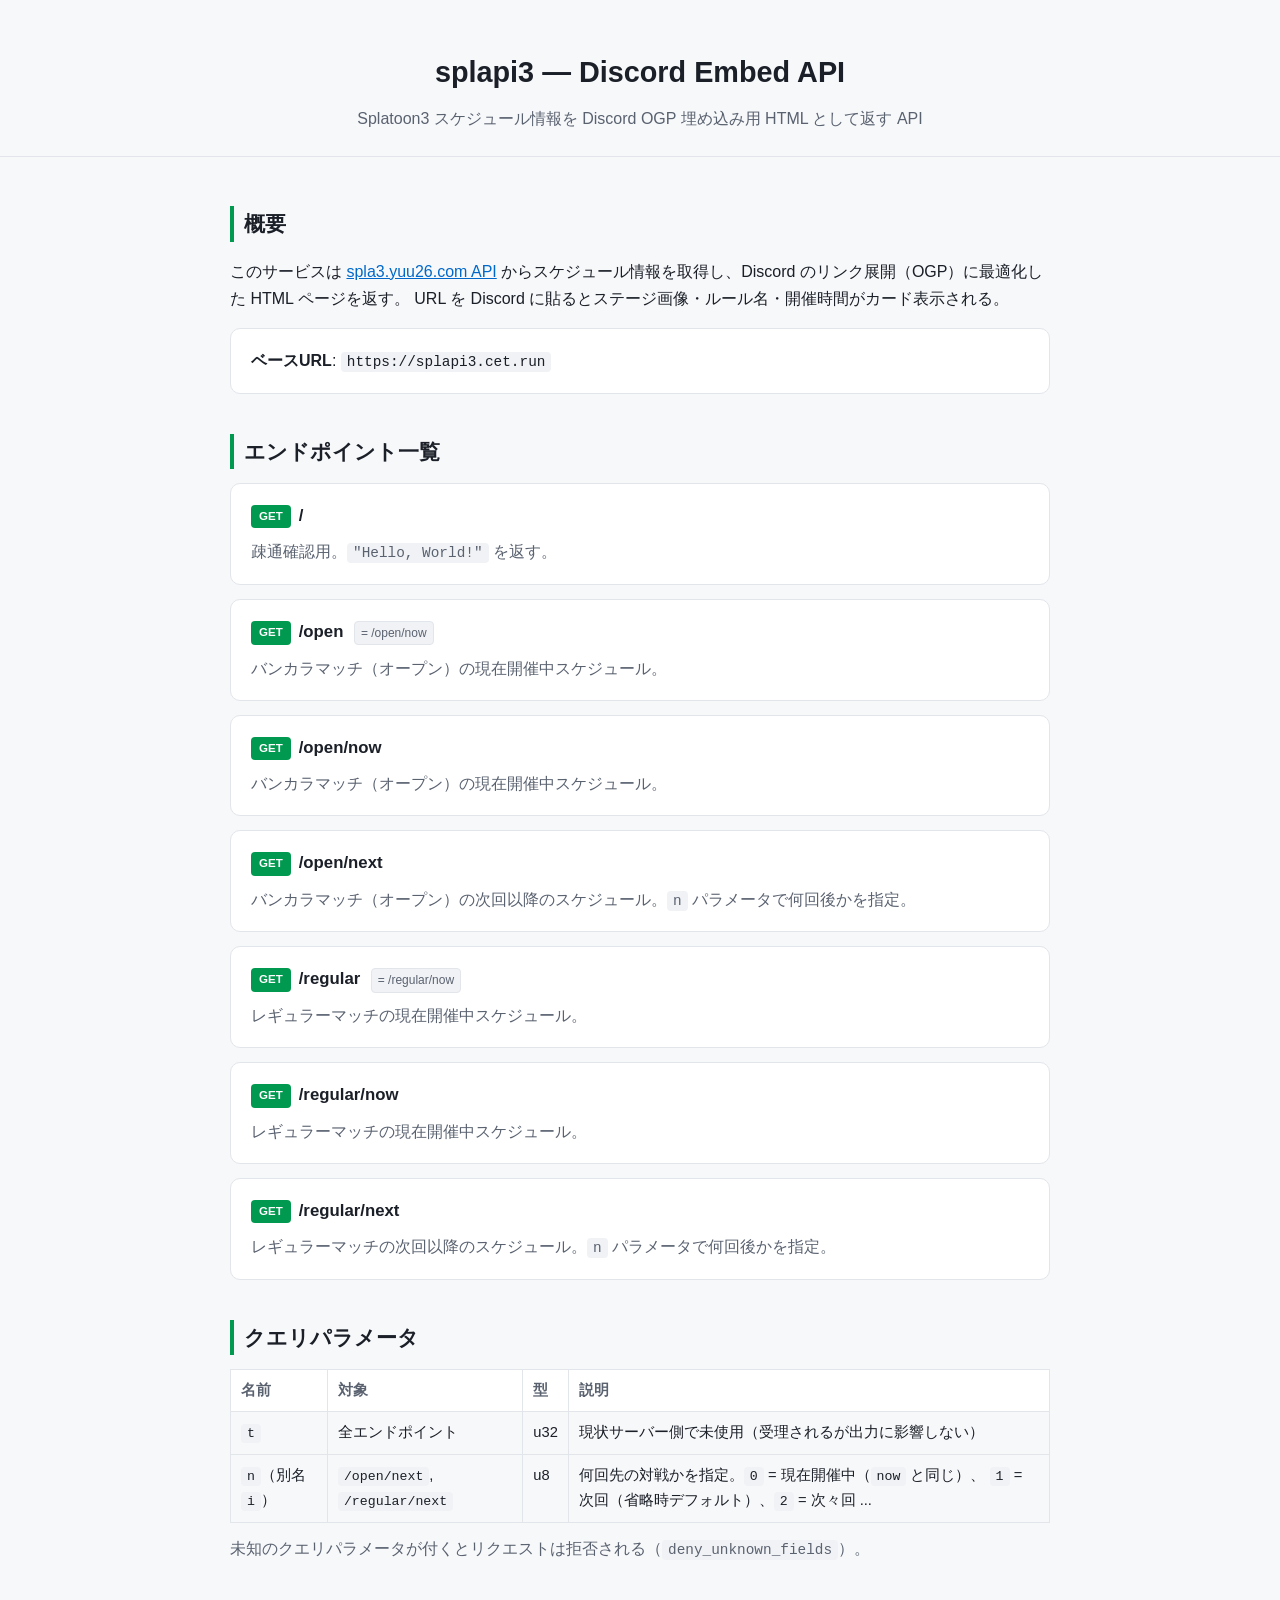
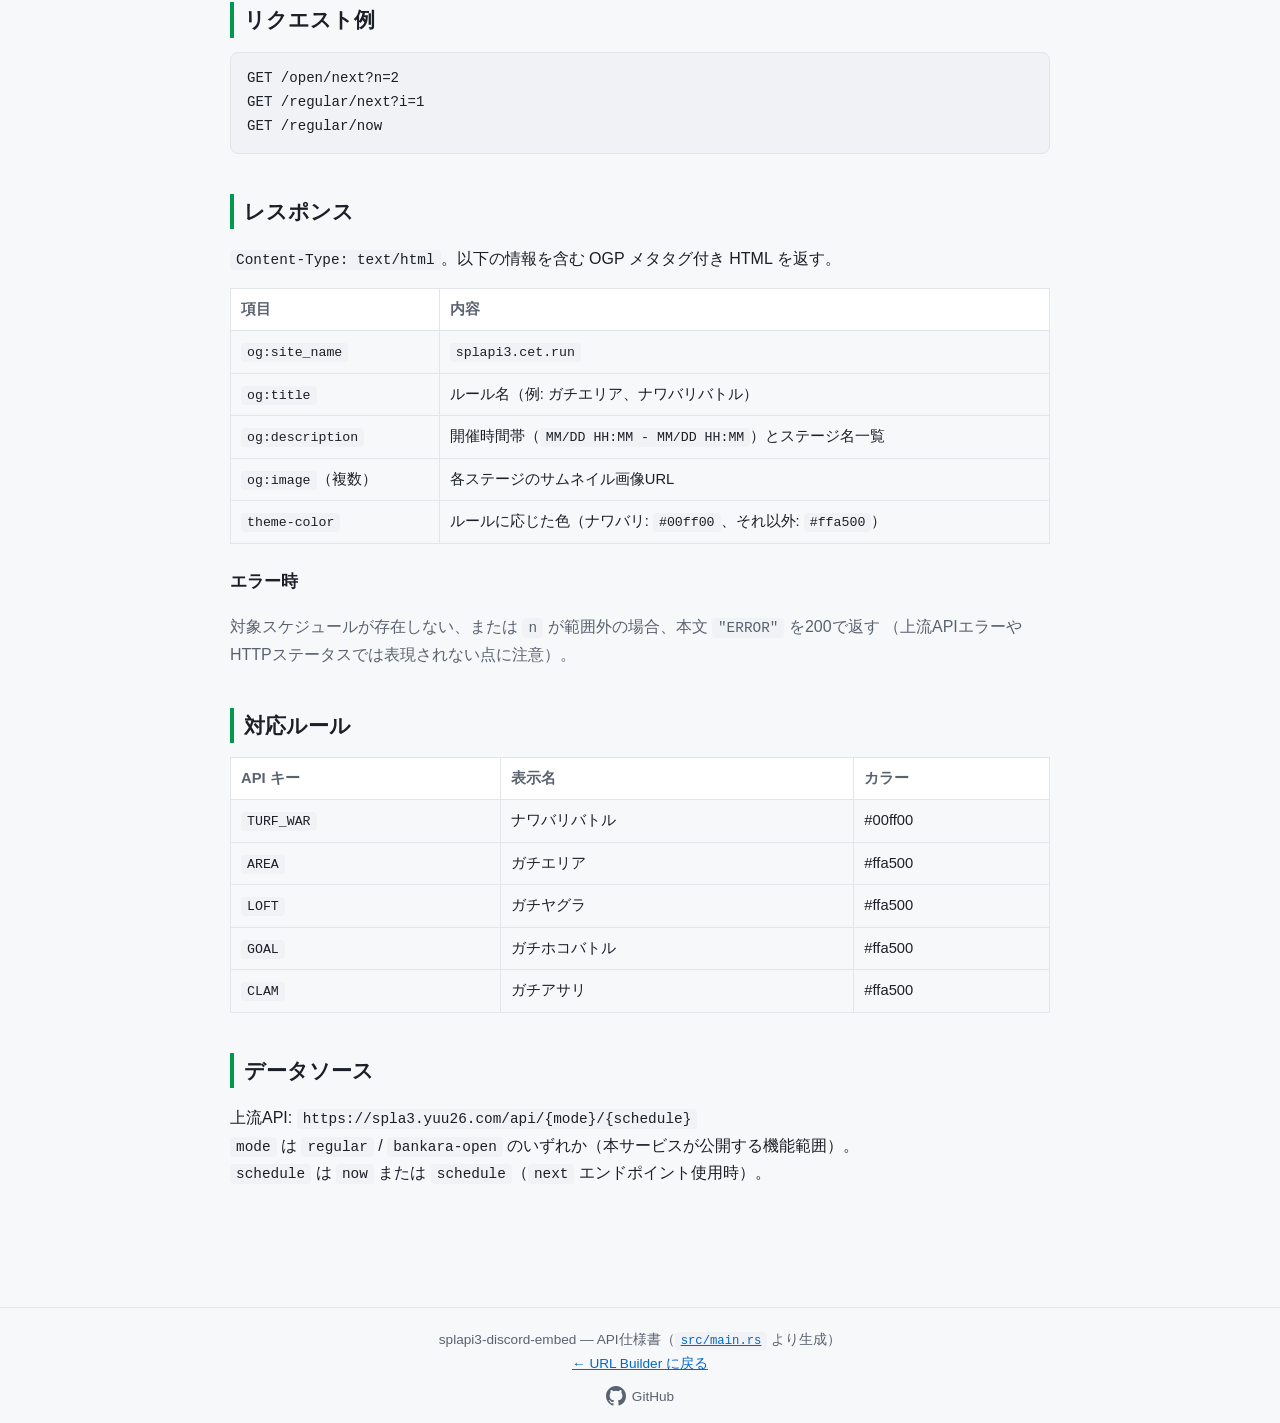
==== docs.html @ b779d827 "site: add URL builder + API docs page" ====
<!DOCTYPE html>
<html lang="ja">
<head>
<meta charset="utf-8">
<meta name="viewport" content="width=device-width, initial-scale=1">
<title>splapi3 API Docs</title>
<style>
  :root{
    --bg:#0f1115; --panel:#171a21; --border:#2a2f3a; --text:#e6e9ef; --muted:#9aa3b2;
    --accent:#00c46a; --code-bg:#0b0d12; --link:#5eb8ff;
  }
  @media (prefers-color-scheme: light){
    :root{ --bg:#f7f8fa; --panel:#ffffff; --border:#e2e5ea; --text:#1b1f27; --muted:#5a6270;
      --accent:#00994f; --code-bg:#f0f2f5; --link:#0068c9; }
  }
  *{box-sizing:border-box}
  body{margin:0;background:var(--bg);color:var(--text);font-family:-apple-system,Segoe UI,Roboto,"Hiragino Kaku Gothic ProN",Meiryo,sans-serif;line-height:1.7}
  header{padding:48px 24px 24px;text-align:center;border-bottom:1px solid var(--border)}
  header h1{margin:0 0 8px;font-size:1.8rem}
  header p{margin:0;color:var(--muted)}
  main{max-width:860px;margin:0 auto;padding:32px 20px 80px}
  section{margin-bottom:40px}
  h2{font-size:1.3rem;border-left:4px solid var(--accent);padding-left:10px;margin-bottom:14px}
  h3{font-size:1.05rem;margin-top:24px}
  table{width:100%;border-collapse:collapse;margin:12px 0;font-size:.92rem}
  th,td{border:1px solid var(--border);padding:8px 10px;text-align:left;vertical-align:top}
  th{background:var(--panel);color:var(--muted);font-weight:600}
  code, pre{font-family:ui-monospace,SFMono-Regular,Menlo,Consolas,monospace}
  code{background:var(--code-bg);padding:2px 6px;border-radius:4px;font-size:.9em}
  pre{background:var(--code-bg);border:1px solid var(--border);border-radius:8px;padding:14px 16px;overflow-x:auto;font-size:.88rem}
  .card{background:var(--panel);border:1px solid var(--border);border-radius:10px;padding:18px 20px;margin-bottom:14px}
  .method-get{display:inline-block;background:var(--accent);color:#fff;font-size:.72rem;font-weight:700;padding:2px 8px;border-radius:4px;margin-right:8px;vertical-align:middle}
  .path{font-size:1.05rem;font-weight:600}
  .desc{color:var(--muted);margin:8px 0 0}
  a{color:var(--link)}
  .badge{display:inline-block;font-size:.75rem;background:var(--code-bg);border:1px solid var(--border);border-radius:4px;padding:1px 6px;margin-left:6px;color:var(--muted)}
  footer{text-align:center;color:var(--muted);font-size:.85rem;padding:20px;border-top:1px solid var(--border)}
  .gh-link{display:inline-flex;align-items:center;gap:6px;margin-top:10px;color:var(--muted);text-decoration:none}
  .gh-link:hover{color:var(--link)}
  .gh-link svg{width:20px;height:20px;fill:currentColor}
</style>
</head>
<body>

<header>
  <h1>splapi3 — Discord Embed API</h1>
  <p>Splatoon3 スケジュール情報を Discord OGP 埋め込み用 HTML として返す API</p>
</header>

<main>

<section>
  <h2>概要</h2>
  <p>
    このサービスは <a href="https://spla3.yuu26.com/" target="_blank" rel="noopener">spla3.yuu26.com API</a>
    からスケジュール情報を取得し、Discord のリンク展開（OGP）に最適化した HTML ページを返す。
    URL を Discord に貼るとステージ画像・ルール名・開催時間がカード表示される。
  </p>
  <div class="card">
    <strong>ベースURL</strong>: <code>https://splapi3.cet.run</code>
  </div>
</section>

<section>
  <h2>エンドポイント一覧</h2>

  <div class="card">
    <span class="method-get">GET</span><span class="path">/</span>
    <p class="desc">疎通確認用。<code>"Hello, World!"</code> を返す。</p>
  </div>

  <div class="card">
    <span class="method-get">GET</span><span class="path">/open</span>
    <span class="badge">= /open/now</span>
    <p class="desc">バンカラマッチ（オープン）の現在開催中スケジュール。</p>
  </div>

  <div class="card">
    <span class="method-get">GET</span><span class="path">/open/now</span>
    <p class="desc">バンカラマッチ（オープン）の現在開催中スケジュール。</p>
  </div>

  <div class="card">
    <span class="method-get">GET</span><span class="path">/open/next</span>
    <p class="desc">バンカラマッチ（オープン）の次回以降のスケジュール。<code>n</code> パラメータで何回後かを指定。</p>
  </div>

  <div class="card">
    <span class="method-get">GET</span><span class="path">/regular</span>
    <span class="badge">= /regular/now</span>
    <p class="desc">レギュラーマッチの現在開催中スケジュール。</p>
  </div>

  <div class="card">
    <span class="method-get">GET</span><span class="path">/regular/now</span>
    <p class="desc">レギュラーマッチの現在開催中スケジュール。</p>
  </div>

  <div class="card">
    <span class="method-get">GET</span><span class="path">/regular/next</span>
    <p class="desc">レギュラーマッチの次回以降のスケジュール。<code>n</code> パラメータで何回後かを指定。</p>
  </div>
</section>

<section>
  <h2>クエリパラメータ</h2>
  <table>
    <thead><tr><th>名前</th><th>対象</th><th>型</th><th>説明</th></tr></thead>
    <tbody>
      <tr>
        <td><code>t</code></td>
        <td>全エンドポイント</td>
        <td>u32</td>
        <td>現状サーバー側で未使用（受理されるが出力に影響しない）</td>
      </tr>
      <tr>
        <td><code>n</code>（別名 <code>i</code>）</td>
        <td><code>/open/next</code>, <code>/regular/next</code></td>
        <td>u8</td>
        <td>
          何回先の対戦かを指定。<code>0</code> = 現在開催中（<code>now</code> と同じ）、
          <code>1</code> = 次回（省略時デフォルト）、<code>2</code> = 次々回 ...
        </td>
      </tr>
    </tbody>
  </table>
  <p class="desc">未知のクエリパラメータが付くとリクエストは拒否される（<code>deny_unknown_fields</code>）。</p>
</section>

<section>
  <h2>リクエスト例</h2>
  <pre>GET /open/next?n=2
GET /regular/next?i=1
GET /regular/now</pre>
</section>

<section>
  <h2>レスポンス</h2>
  <p>
    <code>Content-Type: text/html</code>。以下の情報を含む OGP メタタグ付き HTML を返す。
  </p>
  <table>
    <thead><tr><th>項目</th><th>内容</th></tr></thead>
    <tbody>
      <tr><td><code>og:site_name</code></td><td><code>splapi3.cet.run</code></td></tr>
      <tr><td><code>og:title</code></td><td>ルール名（例: ガチエリア、ナワバリバトル）</td></tr>
      <tr><td><code>og:description</code></td><td>開催時間帯（<code>MM/DD HH:MM - MM/DD HH:MM</code>）とステージ名一覧</td></tr>
      <tr><td><code>og:image</code>（複数）</td><td>各ステージのサムネイル画像URL</td></tr>
      <tr><td><code>theme-color</code></td><td>ルールに応じた色（ナワバリ: <code>#00ff00</code>、それ以外: <code>#ffa500</code>）</td></tr>
    </tbody>
  </table>

  <h3>エラー時</h3>
  <p class="desc">
    対象スケジュールが存在しない、または <code>n</code> が範囲外の場合、本文 <code>"ERROR"</code> を200で返す
    （上流APIエラーやHTTPステータスでは表現されない点に注意）。
  </p>
</section>

<section>
  <h2>対応ルール</h2>
  <table>
    <thead><tr><th>API キー</th><th>表示名</th><th>カラー</th></tr></thead>
    <tbody>
      <tr><td><code>TURF_WAR</code></td><td>ナワバリバトル</td><td>#00ff00</td></tr>
      <tr><td><code>AREA</code></td><td>ガチエリア</td><td>#ffa500</td></tr>
      <tr><td><code>LOFT</code></td><td>ガチヤグラ</td><td>#ffa500</td></tr>
      <tr><td><code>GOAL</code></td><td>ガチホコバトル</td><td>#ffa500</td></tr>
      <tr><td><code>CLAM</code></td><td>ガチアサリ</td><td>#ffa500</td></tr>
    </tbody>
  </table>
</section>

<section>
  <h2>データソース</h2>
  <p>
    上流API: <code>https://spla3.yuu26.com/api/{mode}/{schedule}</code><br>
    <code>mode</code> は <code>regular</code> / <code>bankara-open</code> のいずれか（本サービスが公開する機能範囲）。<br>
    <code>schedule</code> は <code>now</code> または <code>schedule</code>（<code>next</code> エンドポイント使用時）。
  </p>
</section>

</main>

<footer>
    splapi3-discord-embed — API仕様書（<a href="https://github.com/cet-t/splapi-discord-embed/blob/main/src/main.rs"><code>src/main.rs</code></a> より生成）
  <br>
  <a href="./">← URL Builder に戻る</a>
  <br>
  <a class="gh-link" href="https://github.com/cet-t/splapi-discord-embed" target="_blank" rel="noopener">
    <svg viewBox="0 0 16 16" aria-hidden="true"><path d="M8 0C3.58 0 0 3.58 0 8c0 3.54 2.29 6.53 5.47 7.59.4.07.55-.17.55-.38
    0-.19-.01-.82-.01-1.49-2.01.37-2.53-.49-2.69-.94-.09-.23-.48-.94-.82-1.13-.28-.15-.68-.52-.01-.53.63-.01
    1.08.58 1.23.82.72 1.21 1.87.87 2.33.66.07-.52.28-.87.51-1.07-1.78-.2-3.64-.89-3.64-3.95
    0-.87.31-1.59.82-2.15-.08-.2-.36-1.02.08-2.12 0 0 .67-.21 2.2.82a7.58 7.58 0 0 1 4 0c1.53-1.04
    2.2-.82 2.2-.82.44 1.1.16 1.92.08 2.12.51.56.82 1.27.82 2.15 0 3.07-1.87 3.75-3.65 3.95.29.25.54.73.54
    1.48 0 1.07-.01 1.93-.01 2.2 0 .21.15.46.55.38A8.01 8.01 0 0 0 16 8c0-4.42-3.58-8-8-8Z"/></svg>
    GitHub
  </a>
</footer>

</body>
</html>
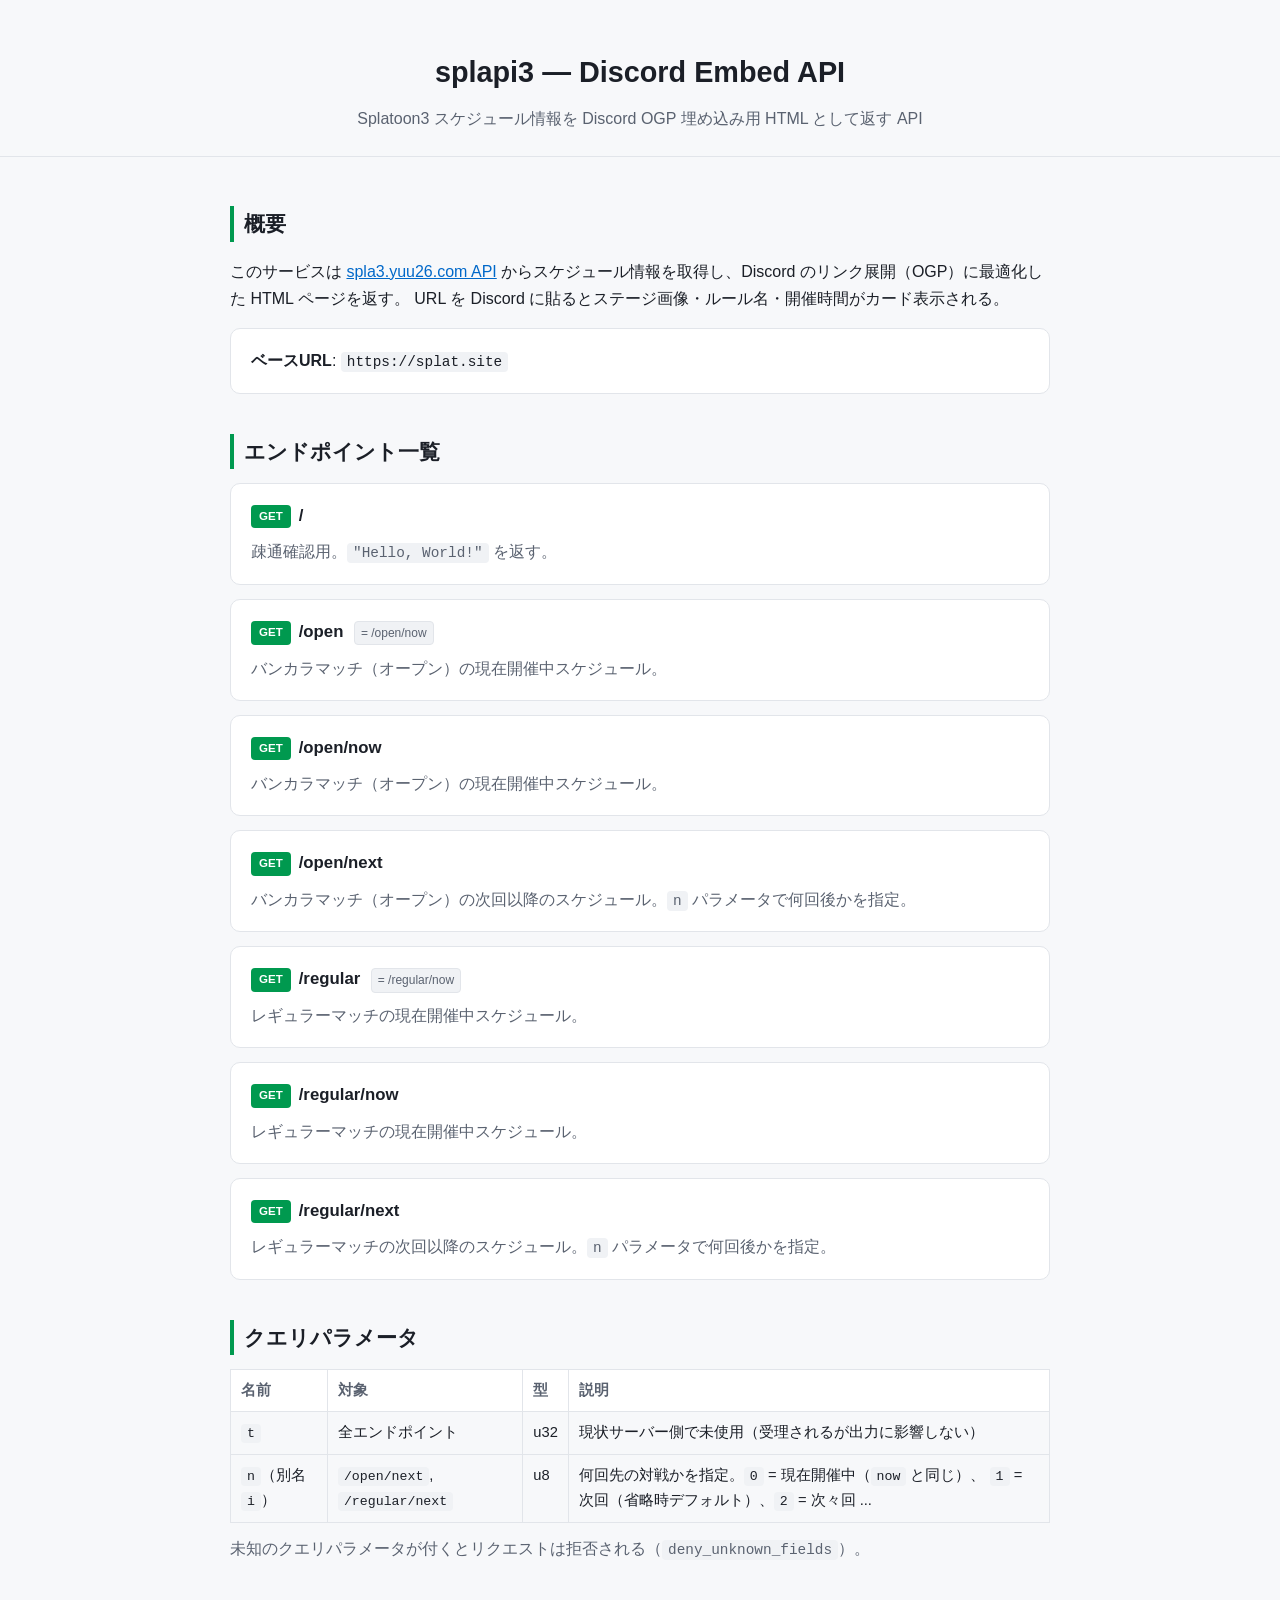
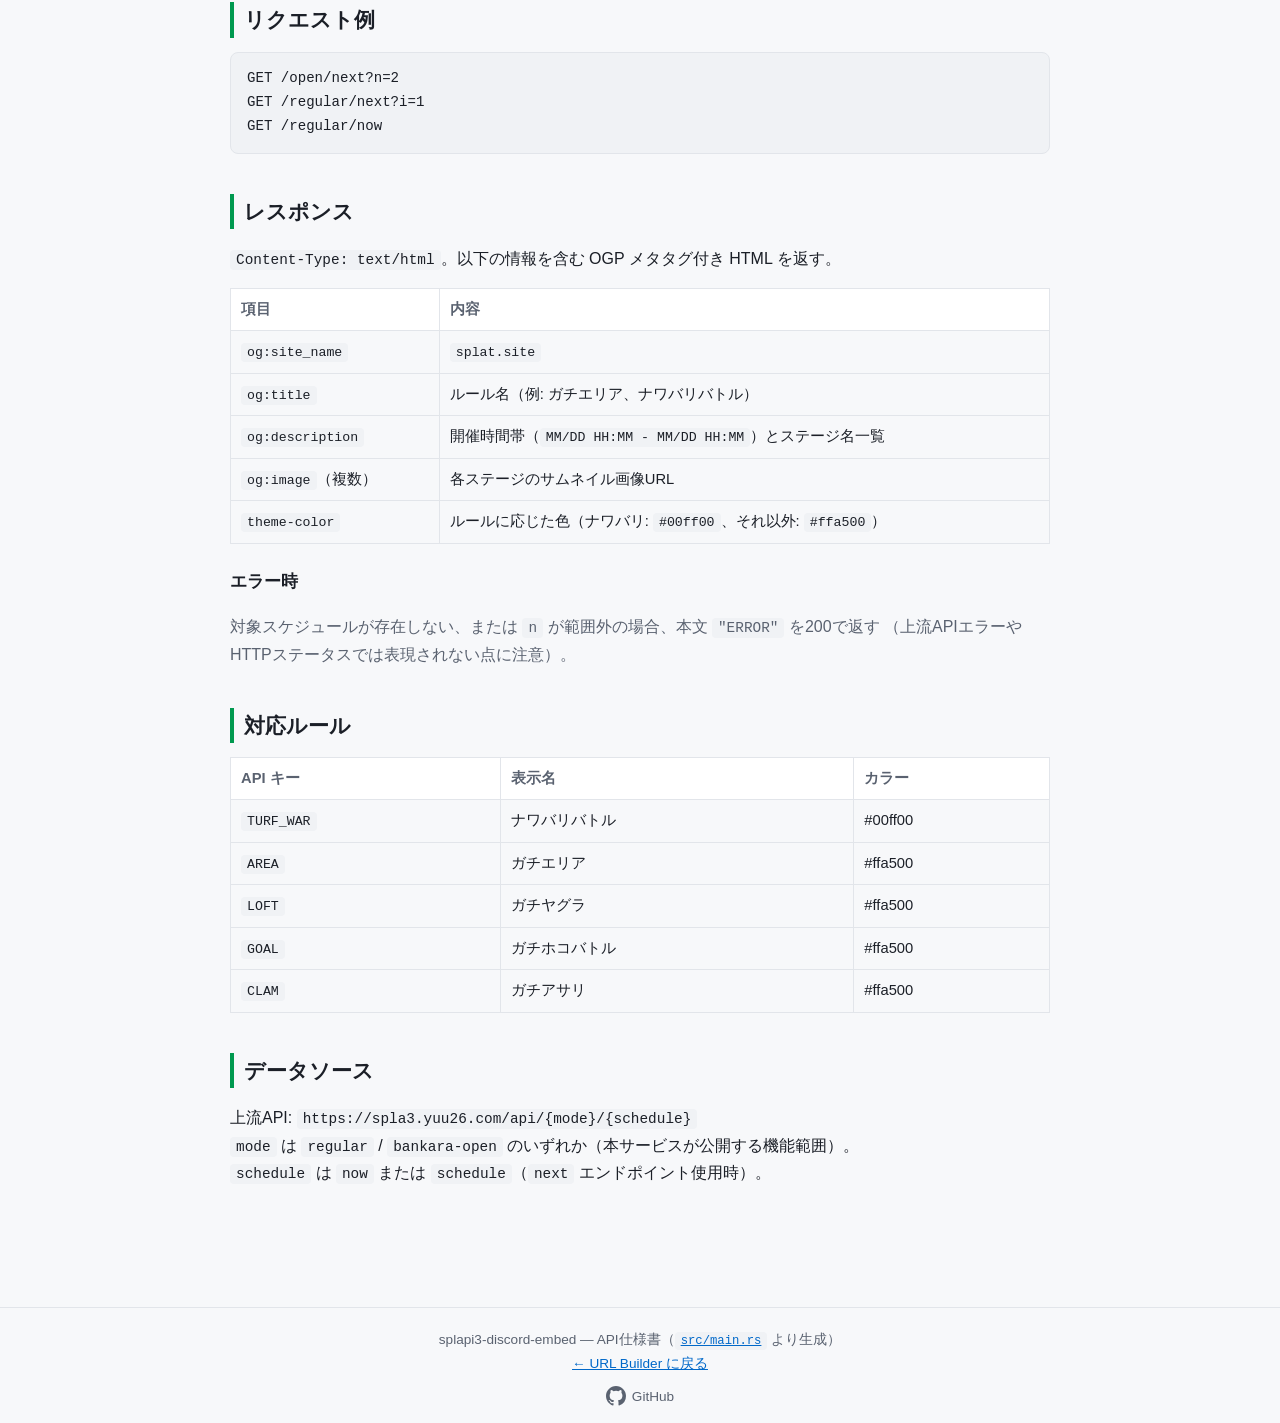
==== commit c37bede4: "split" ====
--- a/docs.html
+++ b/docs.html
@@ -1,202 +1,270 @@
-<!DOCTYPE html>
+<!doctype html>
 <html lang="ja">
-<head>
-<meta charset="utf-8">
-<meta name="viewport" content="width=device-width, initial-scale=1">
-<title>splapi3 API Docs</title>
-<style>
-  :root{
-    --bg:#0f1115; --panel:#171a21; --border:#2a2f3a; --text:#e6e9ef; --muted:#9aa3b2;
-    --accent:#00c46a; --code-bg:#0b0d12; --link:#5eb8ff;
-  }
-  @media (prefers-color-scheme: light){
-    :root{ --bg:#f7f8fa; --panel:#ffffff; --border:#e2e5ea; --text:#1b1f27; --muted:#5a6270;
-      --accent:#00994f; --code-bg:#f0f2f5; --link:#0068c9; }
-  }
-  *{box-sizing:border-box}
-  body{margin:0;background:var(--bg);color:var(--text);font-family:-apple-system,Segoe UI,Roboto,"Hiragino Kaku Gothic ProN",Meiryo,sans-serif;line-height:1.7}
-  header{padding:48px 24px 24px;text-align:center;border-bottom:1px solid var(--border)}
-  header h1{margin:0 0 8px;font-size:1.8rem}
-  header p{margin:0;color:var(--muted)}
-  main{max-width:860px;margin:0 auto;padding:32px 20px 80px}
-  section{margin-bottom:40px}
-  h2{font-size:1.3rem;border-left:4px solid var(--accent);padding-left:10px;margin-bottom:14px}
-  h3{font-size:1.05rem;margin-top:24px}
-  table{width:100%;border-collapse:collapse;margin:12px 0;font-size:.92rem}
-  th,td{border:1px solid var(--border);padding:8px 10px;text-align:left;vertical-align:top}
-  th{background:var(--panel);color:var(--muted);font-weight:600}
-  code, pre{font-family:ui-monospace,SFMono-Regular,Menlo,Consolas,monospace}
-  code{background:var(--code-bg);padding:2px 6px;border-radius:4px;font-size:.9em}
-  pre{background:var(--code-bg);border:1px solid var(--border);border-radius:8px;padding:14px 16px;overflow-x:auto;font-size:.88rem}
-  .card{background:var(--panel);border:1px solid var(--border);border-radius:10px;padding:18px 20px;margin-bottom:14px}
-  .method-get{display:inline-block;background:var(--accent);color:#fff;font-size:.72rem;font-weight:700;padding:2px 8px;border-radius:4px;margin-right:8px;vertical-align:middle}
-  .path{font-size:1.05rem;font-weight:600}
-  .desc{color:var(--muted);margin:8px 0 0}
-  a{color:var(--link)}
-  .badge{display:inline-block;font-size:.75rem;background:var(--code-bg);border:1px solid var(--border);border-radius:4px;padding:1px 6px;margin-left:6px;color:var(--muted)}
-  footer{text-align:center;color:var(--muted);font-size:.85rem;padding:20px;border-top:1px solid var(--border)}
-  .gh-link{display:inline-flex;align-items:center;gap:6px;margin-top:10px;color:var(--muted);text-decoration:none}
-  .gh-link:hover{color:var(--link)}
-  .gh-link svg{width:20px;height:20px;fill:currentColor}
-</style>
-</head>
-<body>
-
-<header>
-  <h1>splapi3 — Discord Embed API</h1>
-  <p>Splatoon3 スケジュール情報を Discord OGP 埋め込み用 HTML として返す API</p>
-</header>
-
-<main>
-
-<section>
-  <h2>概要</h2>
-  <p>
-    このサービスは <a href="https://spla3.yuu26.com/" target="_blank" rel="noopener">spla3.yuu26.com API</a>
-    からスケジュール情報を取得し、Discord のリンク展開（OGP）に最適化した HTML ページを返す。
-    URL を Discord に貼るとステージ画像・ルール名・開催時間がカード表示される。
-  </p>
-  <div class="card">
-    <strong>ベースURL</strong>: <code>https://splapi3.cet.run</code>
-  </div>
-</section>
-
-<section>
-  <h2>エンドポイント一覧</h2>
-
-  <div class="card">
-    <span class="method-get">GET</span><span class="path">/</span>
-    <p class="desc">疎通確認用。<code>"Hello, World!"</code> を返す。</p>
-  </div>
-
-  <div class="card">
-    <span class="method-get">GET</span><span class="path">/open</span>
-    <span class="badge">= /open/now</span>
-    <p class="desc">バンカラマッチ（オープン）の現在開催中スケジュール。</p>
-  </div>
-
-  <div class="card">
-    <span class="method-get">GET</span><span class="path">/open/now</span>
-    <p class="desc">バンカラマッチ（オープン）の現在開催中スケジュール。</p>
-  </div>
-
-  <div class="card">
-    <span class="method-get">GET</span><span class="path">/open/next</span>
-    <p class="desc">バンカラマッチ（オープン）の次回以降のスケジュール。<code>n</code> パラメータで何回後かを指定。</p>
-  </div>
-
-  <div class="card">
-    <span class="method-get">GET</span><span class="path">/regular</span>
-    <span class="badge">= /regular/now</span>
-    <p class="desc">レギュラーマッチの現在開催中スケジュール。</p>
-  </div>
-
-  <div class="card">
-    <span class="method-get">GET</span><span class="path">/regular/now</span>
-    <p class="desc">レギュラーマッチの現在開催中スケジュール。</p>
-  </div>
-
-  <div class="card">
-    <span class="method-get">GET</span><span class="path">/regular/next</span>
-    <p class="desc">レギュラーマッチの次回以降のスケジュール。<code>n</code> パラメータで何回後かを指定。</p>
-  </div>
-</section>
-
-<section>
-  <h2>クエリパラメータ</h2>
-  <table>
-    <thead><tr><th>名前</th><th>対象</th><th>型</th><th>説明</th></tr></thead>
-    <tbody>
-      <tr>
-        <td><code>t</code></td>
-        <td>全エンドポイント</td>
-        <td>u32</td>
-        <td>現状サーバー側で未使用（受理されるが出力に影響しない）</td>
-      </tr>
-      <tr>
-        <td><code>n</code>（別名 <code>i</code>）</td>
-        <td><code>/open/next</code>, <code>/regular/next</code></td>
-        <td>u8</td>
-        <td>
-          何回先の対戦かを指定。<code>0</code> = 現在開催中（<code>now</code> と同じ）、
-          <code>1</code> = 次回（省略時デフォルト）、<code>2</code> = 次々回 ...
-        </td>
-      </tr>
-    </tbody>
-  </table>
-  <p class="desc">未知のクエリパラメータが付くとリクエストは拒否される（<code>deny_unknown_fields</code>）。</p>
-</section>
-
-<section>
-  <h2>リクエスト例</h2>
-  <pre>GET /open/next?n=2
+  <head>
+    <meta charset="utf-8" />
+    <meta name="viewport" content="width=device-width, initial-scale=1" />
+    <title>splapi3 API Docs</title>
+    <link rel="stylesheet" href="./styles/docs.css" />
+  </head>
+  <body>
+    <header>
+      <h1>splapi3 — Discord Embed API</h1>
+      <p>
+        Splatoon3 スケジュール情報を Discord OGP 埋め込み用 HTML として返す API
+      </p>
+    </header>
+
+    <main>
+      <section>
+        <h2>概要</h2>
+        <p>
+          このサービスは
+          <a href="https://spla3.yuu26.com/" target="_blank" rel="noopener"
+            >spla3.yuu26.com API</a
+          >
+          からスケジュール情報を取得し、Discord のリンク展開（OGP）に最適化した
+          HTML ページを返す。 URL を Discord
+          に貼るとステージ画像・ルール名・開催時間がカード表示される。
+        </p>
+        <div class="card">
+          <strong>ベースURL</strong>: <code>https://splat.site</code>
+        </div>
+      </section>
+
+      <section>
+        <h2>エンドポイント一覧</h2>
+
+        <div class="card">
+          <span class="method-get">GET</span><span class="path">/</span>
+          <p class="desc">疎通確認用。<code>"Hello, World!"</code> を返す。</p>
+        </div>
+
+        <div class="card">
+          <span class="method-get">GET</span><span class="path">/open</span>
+          <span class="badge">= /open/now</span>
+          <p class="desc">
+            バンカラマッチ（オープン）の現在開催中スケジュール。
+          </p>
+        </div>
+
+        <div class="card">
+          <span class="method-get">GET</span><span class="path">/open/now</span>
+          <p class="desc">
+            バンカラマッチ（オープン）の現在開催中スケジュール。
+          </p>
+        </div>
+
+        <div class="card">
+          <span class="method-get">GET</span
+          ><span class="path">/open/next</span>
+          <p class="desc">
+            バンカラマッチ（オープン）の次回以降のスケジュール。<code>n</code>
+            パラメータで何回後かを指定。
+          </p>
+        </div>
+
+        <div class="card">
+          <span class="method-get">GET</span><span class="path">/regular</span>
+          <span class="badge">= /regular/now</span>
+          <p class="desc">レギュラーマッチの現在開催中スケジュール。</p>
+        </div>
+
+        <div class="card">
+          <span class="method-get">GET</span
+          ><span class="path">/regular/now</span>
+          <p class="desc">レギュラーマッチの現在開催中スケジュール。</p>
+        </div>
+
+        <div class="card">
+          <span class="method-get">GET</span
+          ><span class="path">/regular/next</span>
+          <p class="desc">
+            レギュラーマッチの次回以降のスケジュール。<code>n</code>
+            パラメータで何回後かを指定。
+          </p>
+        </div>
+      </section>
+
+      <section>
+        <h2>クエリパラメータ</h2>
+        <table>
+          <thead>
+            <tr>
+              <th>名前</th>
+              <th>対象</th>
+              <th>型</th>
+              <th>説明</th>
+            </tr>
+          </thead>
+          <tbody>
+            <tr>
+              <td><code>t</code></td>
+              <td>全エンドポイント</td>
+              <td>u32</td>
+              <td>現状サーバー側で未使用（受理されるが出力に影響しない）</td>
+            </tr>
+            <tr>
+              <td><code>n</code>（別名 <code>i</code>）</td>
+              <td><code>/open/next</code>, <code>/regular/next</code></td>
+              <td>u8</td>
+              <td>
+                何回先の対戦かを指定。<code>0</code> = 現在開催中（<code
+                  >now</code
+                >
+                と同じ）、 <code>1</code> = 次回（省略時デフォルト）、<code
+                  >2</code
+                >
+                = 次々回 ...
+              </td>
+            </tr>
+          </tbody>
+        </table>
+        <p class="desc">
+          未知のクエリパラメータが付くとリクエストは拒否される（<code>deny_unknown_fields</code>）。
+        </p>
+      </section>
+
+      <section>
+        <h2>リクエスト例</h2>
+        <pre>
+GET /open/next?n=2
 GET /regular/next?i=1
-GET /regular/now</pre>
-</section>
-
-<section>
-  <h2>レスポンス</h2>
-  <p>
-    <code>Content-Type: text/html</code>。以下の情報を含む OGP メタタグ付き HTML を返す。
-  </p>
-  <table>
-    <thead><tr><th>項目</th><th>内容</th></tr></thead>
-    <tbody>
-      <tr><td><code>og:site_name</code></td><td><code>splapi3.cet.run</code></td></tr>
-      <tr><td><code>og:title</code></td><td>ルール名（例: ガチエリア、ナワバリバトル）</td></tr>
-      <tr><td><code>og:description</code></td><td>開催時間帯（<code>MM/DD HH:MM - MM/DD HH:MM</code>）とステージ名一覧</td></tr>
-      <tr><td><code>og:image</code>（複数）</td><td>各ステージのサムネイル画像URL</td></tr>
-      <tr><td><code>theme-color</code></td><td>ルールに応じた色（ナワバリ: <code>#00ff00</code>、それ以外: <code>#ffa500</code>）</td></tr>
-    </tbody>
-  </table>
-
-  <h3>エラー時</h3>
-  <p class="desc">
-    対象スケジュールが存在しない、または <code>n</code> が範囲外の場合、本文 <code>"ERROR"</code> を200で返す
-    （上流APIエラーやHTTPステータスでは表現されない点に注意）。
-  </p>
-</section>
-
-<section>
-  <h2>対応ルール</h2>
-  <table>
-    <thead><tr><th>API キー</th><th>表示名</th><th>カラー</th></tr></thead>
-    <tbody>
-      <tr><td><code>TURF_WAR</code></td><td>ナワバリバトル</td><td>#00ff00</td></tr>
-      <tr><td><code>AREA</code></td><td>ガチエリア</td><td>#ffa500</td></tr>
-      <tr><td><code>LOFT</code></td><td>ガチヤグラ</td><td>#ffa500</td></tr>
-      <tr><td><code>GOAL</code></td><td>ガチホコバトル</td><td>#ffa500</td></tr>
-      <tr><td><code>CLAM</code></td><td>ガチアサリ</td><td>#ffa500</td></tr>
-    </tbody>
-  </table>
-</section>
-
-<section>
-  <h2>データソース</h2>
-  <p>
-    上流API: <code>https://spla3.yuu26.com/api/{mode}/{schedule}</code><br>
-    <code>mode</code> は <code>regular</code> / <code>bankara-open</code> のいずれか（本サービスが公開する機能範囲）。<br>
-    <code>schedule</code> は <code>now</code> または <code>schedule</code>（<code>next</code> エンドポイント使用時）。
-  </p>
-</section>
-
-</main>
-
-<footer>
-    splapi3-discord-embed — API仕様書（<a href="https://github.com/cet-t/splapi-discord-embed/blob/main/src/main.rs"><code>src/main.rs</code></a> より生成）
-  <br>
-  <a href="./">← URL Builder に戻る</a>
-  <br>
-  <a class="gh-link" href="https://github.com/cet-t/splapi-discord-embed" target="_blank" rel="noopener">
-    <svg viewBox="0 0 16 16" aria-hidden="true"><path d="M8 0C3.58 0 0 3.58 0 8c0 3.54 2.29 6.53 5.47 7.59.4.07.55-.17.55-.38
+GET /regular/now</pre
+        >
+      </section>
+
+      <section>
+        <h2>レスポンス</h2>
+        <p>
+          <code>Content-Type: text/html</code>。以下の情報を含む OGP
+          メタタグ付き HTML を返す。
+        </p>
+        <table>
+          <thead>
+            <tr>
+              <th>項目</th>
+              <th>内容</th>
+            </tr>
+          </thead>
+          <tbody>
+            <tr>
+              <td><code>og:site_name</code></td>
+              <td><code>splat.site</code></td>
+            </tr>
+            <tr>
+              <td><code>og:title</code></td>
+              <td>ルール名（例: ガチエリア、ナワバリバトル）</td>
+            </tr>
+            <tr>
+              <td><code>og:description</code></td>
+              <td>
+                開催時間帯（<code>MM/DD HH:MM - MM/DD HH:MM</code
+                >）とステージ名一覧
+              </td>
+            </tr>
+            <tr>
+              <td><code>og:image</code>（複数）</td>
+              <td>各ステージのサムネイル画像URL</td>
+            </tr>
+            <tr>
+              <td><code>theme-color</code></td>
+              <td>
+                ルールに応じた色（ナワバリ: <code>#00ff00</code>、それ以外:
+                <code>#ffa500</code>）
+              </td>
+            </tr>
+          </tbody>
+        </table>
+
+        <h3>エラー時</h3>
+        <p class="desc">
+          対象スケジュールが存在しない、または
+          <code>n</code> が範囲外の場合、本文 <code>"ERROR"</code> を200で返す
+          （上流APIエラーやHTTPステータスでは表現されない点に注意）。
+        </p>
+      </section>
+
+      <section>
+        <h2>対応ルール</h2>
+        <table>
+          <thead>
+            <tr>
+              <th>API キー</th>
+              <th>表示名</th>
+              <th>カラー</th>
+            </tr>
+          </thead>
+          <tbody>
+            <tr>
+              <td><code>TURF_WAR</code></td>
+              <td>ナワバリバトル</td>
+              <td>#00ff00</td>
+            </tr>
+            <tr>
+              <td><code>AREA</code></td>
+              <td>ガチエリア</td>
+              <td>#ffa500</td>
+            </tr>
+            <tr>
+              <td><code>LOFT</code></td>
+              <td>ガチヤグラ</td>
+              <td>#ffa500</td>
+            </tr>
+            <tr>
+              <td><code>GOAL</code></td>
+              <td>ガチホコバトル</td>
+              <td>#ffa500</td>
+            </tr>
+            <tr>
+              <td><code>CLAM</code></td>
+              <td>ガチアサリ</td>
+              <td>#ffa500</td>
+            </tr>
+          </tbody>
+        </table>
+      </section>
+
+      <section>
+        <h2>データソース</h2>
+        <p>
+          上流API: <code>https://spla3.yuu26.com/api/{mode}/{schedule}</code
+          ><br />
+          <code>mode</code> は <code>regular</code> /
+          <code>bankara-open</code>
+          のいずれか（本サービスが公開する機能範囲）。<br />
+          <code>schedule</code> は <code>now</code> または
+          <code>schedule</code>（<code>next</code> エンドポイント使用時）。
+        </p>
+      </section>
+    </main>
+
+    <footer>
+      splapi3-discord-embed — API仕様書（<a
+        href="https://github.com/cet-t/splapi-discord-embed/blob/main/src/main.rs"
+        ><code>src/main.rs</code></a
+      >
+      より生成）
+      <br />
+      <a href="./">← URL Builder に戻る</a>
+      <br />
+      <a
+        class="gh-link"
+        href="https://github.com/cet-t/splapi-discord-embed"
+        target="_blank"
+        rel="noopener"
+      >
+        <svg viewBox="0 0 16 16" aria-hidden="true">
+          <path
+            d="M8 0C3.58 0 0 3.58 0 8c0 3.54 2.29 6.53 5.47 7.59.4.07.55-.17.55-.38
     0-.19-.01-.82-.01-1.49-2.01.37-2.53-.49-2.69-.94-.09-.23-.48-.94-.82-1.13-.28-.15-.68-.52-.01-.53.63-.01
     1.08.58 1.23.82.72 1.21 1.87.87 2.33.66.07-.52.28-.87.51-1.07-1.78-.2-3.64-.89-3.64-3.95
     0-.87.31-1.59.82-2.15-.08-.2-.36-1.02.08-2.12 0 0 .67-.21 2.2.82a7.58 7.58 0 0 1 4 0c1.53-1.04
     2.2-.82 2.2-.82.44 1.1.16 1.92.08 2.12.51.56.82 1.27.82 2.15 0 3.07-1.87 3.75-3.65 3.95.29.25.54.73.54
-    1.48 0 1.07-.01 1.93-.01 2.2 0 .21.15.46.55.38A8.01 8.01 0 0 0 16 8c0-4.42-3.58-8-8-8Z"/></svg>
-    GitHub
-  </a>
-</footer>
-
-</body>
+    1.48 0 1.07-.01 1.93-.01 2.2 0 .21.15.46.55.38A8.01 8.01 0 0 0 16 8c0-4.42-3.58-8-8-8Z"
+          />
+        </svg>
+        GitHub
+      </a>
+    </footer>
+  </body>
 </html>
--- a/styles/docs.css
+++ b/styles/docs.css
@@ -0,0 +1,167 @@
+:root {
+  --bg: #0f1115;
+  --panel: #171a21;
+  --border: #2a2f3a;
+  --text: #e6e9ef;
+  --muted: #9aa3b2;
+  --accent: #00c46a;
+  --code-bg: #0b0d12;
+  --link: #5eb8ff;
+}
+@media (prefers-color-scheme: light) {
+  :root {
+    --bg: #f7f8fa;
+    --panel: #ffffff;
+    --border: #e2e5ea;
+    --text: #1b1f27;
+    --muted: #5a6270;
+    --accent: #00994f;
+    --code-bg: #f0f2f5;
+    --link: #0068c9;
+  }
+}
+* {
+  box-sizing: border-box;
+}
+body {
+  margin: 0;
+  background: var(--bg);
+  color: var(--text);
+  font-family:
+    -apple-system,
+    Segoe UI,
+    Roboto,
+    "Hiragino Kaku Gothic ProN",
+    Meiryo,
+    sans-serif;
+  line-height: 1.7;
+}
+header {
+  padding: 48px 24px 24px;
+  text-align: center;
+  border-bottom: 1px solid var(--border);
+}
+header h1 {
+  margin: 0 0 8px;
+  font-size: 1.8rem;
+}
+header p {
+  margin: 0;
+  color: var(--muted);
+}
+main {
+  max-width: 860px;
+  margin: 0 auto;
+  padding: 32px 20px 80px;
+}
+section {
+  margin-bottom: 40px;
+}
+h2 {
+  font-size: 1.3rem;
+  border-left: 4px solid var(--accent);
+  padding-left: 10px;
+  margin-bottom: 14px;
+}
+h3 {
+  font-size: 1.05rem;
+  margin-top: 24px;
+}
+table {
+  width: 100%;
+  border-collapse: collapse;
+  margin: 12px 0;
+  font-size: 0.92rem;
+}
+th,
+td {
+  border: 1px solid var(--border);
+  padding: 8px 10px;
+  text-align: left;
+  vertical-align: top;
+}
+th {
+  background: var(--panel);
+  color: var(--muted);
+  font-weight: 600;
+}
+code,
+pre {
+  font-family: ui-monospace, SFMono-Regular, Menlo, Consolas, monospace;
+}
+code {
+  background: var(--code-bg);
+  padding: 2px 6px;
+  border-radius: 4px;
+  font-size: 0.9em;
+}
+pre {
+  background: var(--code-bg);
+  border: 1px solid var(--border);
+  border-radius: 8px;
+  padding: 14px 16px;
+  overflow-x: auto;
+  font-size: 0.88rem;
+}
+.card {
+  background: var(--panel);
+  border: 1px solid var(--border);
+  border-radius: 10px;
+  padding: 18px 20px;
+  margin-bottom: 14px;
+}
+.method-get {
+  display: inline-block;
+  background: var(--accent);
+  color: #fff;
+  font-size: 0.72rem;
+  font-weight: 700;
+  padding: 2px 8px;
+  border-radius: 4px;
+  margin-right: 8px;
+  vertical-align: middle;
+}
+.path {
+  font-size: 1.05rem;
+  font-weight: 600;
+}
+.desc {
+  color: var(--muted);
+  margin: 8px 0 0;
+}
+a {
+  color: var(--link);
+}
+.badge {
+  display: inline-block;
+  font-size: 0.75rem;
+  background: var(--code-bg);
+  border: 1px solid var(--border);
+  border-radius: 4px;
+  padding: 1px 6px;
+  margin-left: 6px;
+  color: var(--muted);
+}
+footer {
+  text-align: center;
+  color: var(--muted);
+  font-size: 0.85rem;
+  padding: 20px;
+  border-top: 1px solid var(--border);
+}
+.gh-link {
+  display: inline-flex;
+  align-items: center;
+  gap: 6px;
+  margin-top: 10px;
+  color: var(--muted);
+  text-decoration: none;
+}
+.gh-link:hover {
+  color: var(--link);
+}
+.gh-link svg {
+  width: 20px;
+  height: 20px;
+  fill: currentColor;
+}
